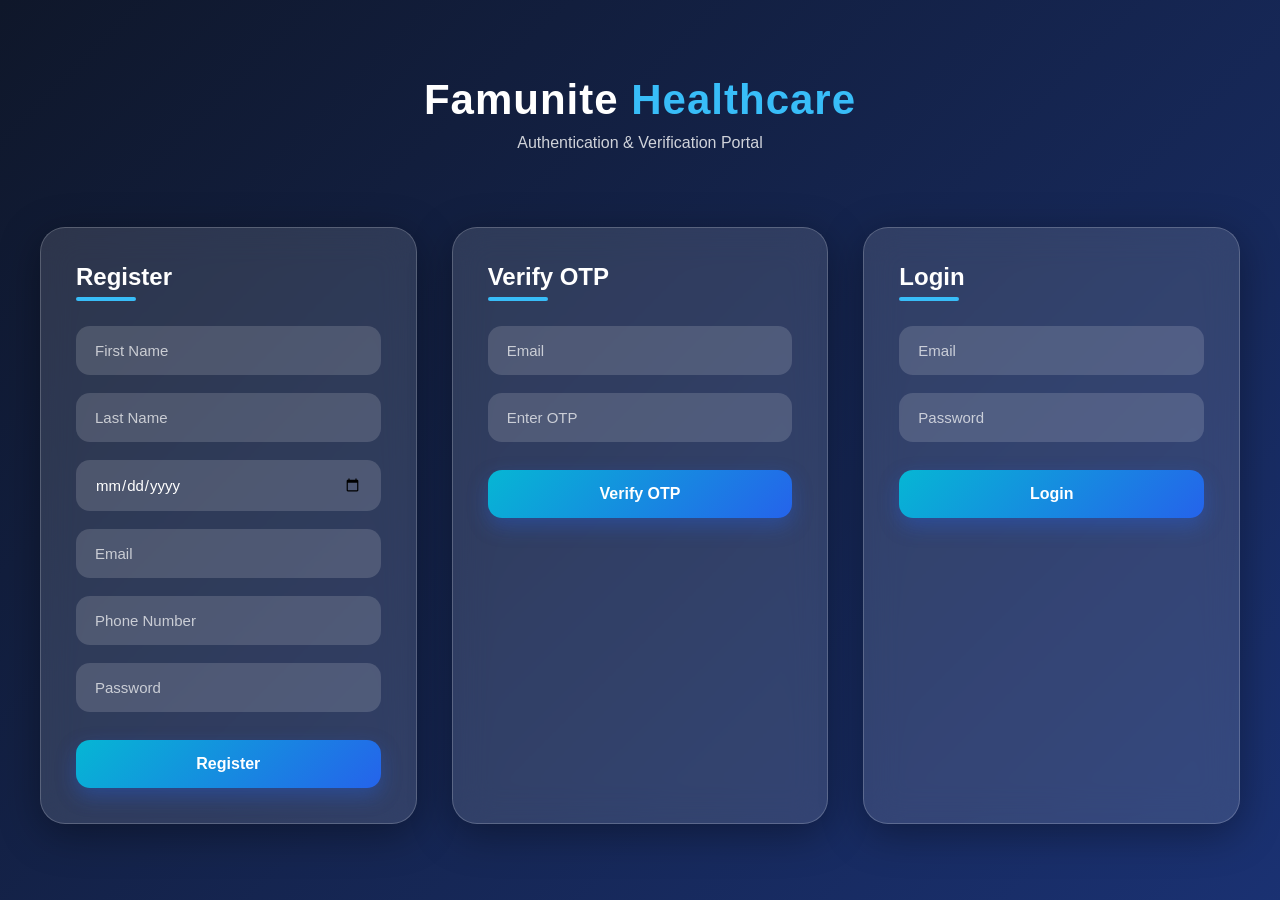
==== index.html @ effcad09 "Initial commit" ====
<!DOCTYPE html>
<html lang="en">
<head>
  <meta charset="UTF-8" />
  <meta name="viewport" content="width=device-width, initial-scale=1.0"/>
  <title>Famunite Auth</title>

  <style>

    *{
      margin:0;
      padding:0;
      box-sizing:border-box;
      font-family: Arial, Helvetica, sans-serif;
    }

    body{
      min-height:100vh;
      display:flex;
      justify-content:center;
      align-items:center;
      background: linear-gradient(
        135deg,
        #0f172a,
        #1e3a8a,
        #2563eb,
        #38bdf8
      );
      background-size:400% 400%;
      animation: gradientMove 12s ease infinite;
      padding:40px;
    }

    @keyframes gradientMove{
      0%{
        background-position:0% 50%;
      }
      50%{
        background-position:100% 50%;
      }
      100%{
        background-position:0% 50%;
      }
    }

    .container{
      width:100%;
      max-width:1200px;
      display:grid;
      grid-template-columns: repeat(auto-fit,minmax(320px,1fr));
      gap:35px;
    }

    .card{
      background: rgba(255,255,255,0.12);
      backdrop-filter: blur(18px);
      border:1px solid rgba(255,255,255,0.2);
      border-radius:25px;
      padding:35px;
      box-shadow:0 10px 40px rgba(0,0,0,0.35);
      animation: fadeIn 1s ease;
      transition:0.4s;
    }

    .card:hover{
      transform:translateY(-8px);
      box-shadow:0 20px 45px rgba(0,0,0,0.45);
    }

    @keyframes fadeIn{
      from{
        opacity:0;
        transform:translateY(30px);
      }
      to{
        opacity:1;
        transform:translateY(0);
      }
    }

    .title{
      text-align:center;
      color:white;
      margin-bottom:40px;
      grid-column:1/-1;
    }

    .title h1{
      font-size:42px;
      margin-bottom:10px;
      letter-spacing:1px;
    }

    .title span{
      color:#38bdf8;
    }

    .title p{
      color:rgba(255,255,255,0.8);
      font-size:16px;
    }

    h2{
      color:white;
      margin-bottom:25px;
      font-size:24px;
      position:relative;
      padding-bottom:10px;
    }

    h2::after{
      content:'';
      position:absolute;
      left:0;
      bottom:0;
      width:60px;
      height:4px;
      border-radius:10px;
      background:#38bdf8;
    }

    .input-group{
      display:flex;
      flex-direction:column;
      gap:18px;
    }

    input{
      width:100%;
      padding:15px 18px;
      border:none;
      outline:none;
      border-radius:14px;
      background: rgba(255,255,255,0.15);
      color:white;
      font-size:15px;
      transition:0.3s;
      border:1px solid transparent;
    }

    input::placeholder{
      color:rgba(255,255,255,0.7);
    }

    input:focus{
      border:1px solid #38bdf8;
      background: rgba(255,255,255,0.2);
      transform:scale(1.02);
      box-shadow:0 0 15px rgba(56,189,248,0.4);
    }

    button{
      width:100%;
      margin-top:10px;
      padding:15px;
      border:none;
      border-radius:14px;
      background: linear-gradient(
        135deg,
        #06b6d4,
        #2563eb
      );
      color:white;
      font-size:16px;
      font-weight:bold;
      cursor:pointer;
      transition:0.3s;
      box-shadow:0 8px 20px rgba(37,99,235,0.35);
    }

    button:hover{
      transform:translateY(-3px);
      box-shadow:0 12px 25px rgba(37,99,235,0.5);
    }

    button:active{
      transform:scale(0.98);
    }

    @media(max-width:768px){

      .container{
        grid-template-columns:1fr;
      }

      .title h1{
        font-size:32px;
      }

    }

  </style>
</head>

<body>

  <div class="container">

    <!-- ========================= -->
    <!-- TITLE -->
    <!-- ========================= -->

    <div class="title">
      <h1>Famunite <span>Healthcare</span></h1>
      <p>Authentication & Verification Portal</p>
    </div>


    <!-- ========================= -->
    <!-- REGISTER -->
    <!-- ========================= -->

    <div class="card">

      <h2>Register</h2>

      <div class="input-group">

        <input
          id="first_name"
          type="text"
          placeholder="First Name"
        >

        <input
          id="last_name"
          type="text"
          placeholder="Last Name"
        >

        <input
          id="DOB"
          type="date"
        >

        <input
          id="email"
          type="email"
          placeholder="Email"
        >

        <input
          id="phone"
          type="text"
          placeholder="Phone Number"
        >

        <input
          id="password"
          type="password"
          placeholder="Password"
        >

        <button onclick="register()">
          Register
        </button>

      </div>

    </div>


    <!-- ========================= -->
    <!-- VERIFY OTP -->
    <!-- ========================= -->

    <div class="card">

      <h2>Verify OTP</h2>

      <div class="input-group">

        <input
          id="otp_email"
          type="email"
          placeholder="Email"
        >

        <input
          id="otp"
          type="text"
          placeholder="Enter OTP"
        >

        <button onclick="verifyOtp()">
          Verify OTP
        </button>

      </div>

    </div>


    <!-- ========================= -->
    <!-- LOGIN -->
    <!-- ========================= -->

    <div class="card">

      <h2>Login</h2>

      <div class="input-group">

        <input
          id="login_email"
          type="email"
          placeholder="Email"
        >

        <input
          id="login_password"
          type="password"
          placeholder="Password"
        >

        <button onclick="login()">
          Login
        </button>

      </div>

    </div>

  </div>

  <script src="app.js"></script>

</body>
</html>
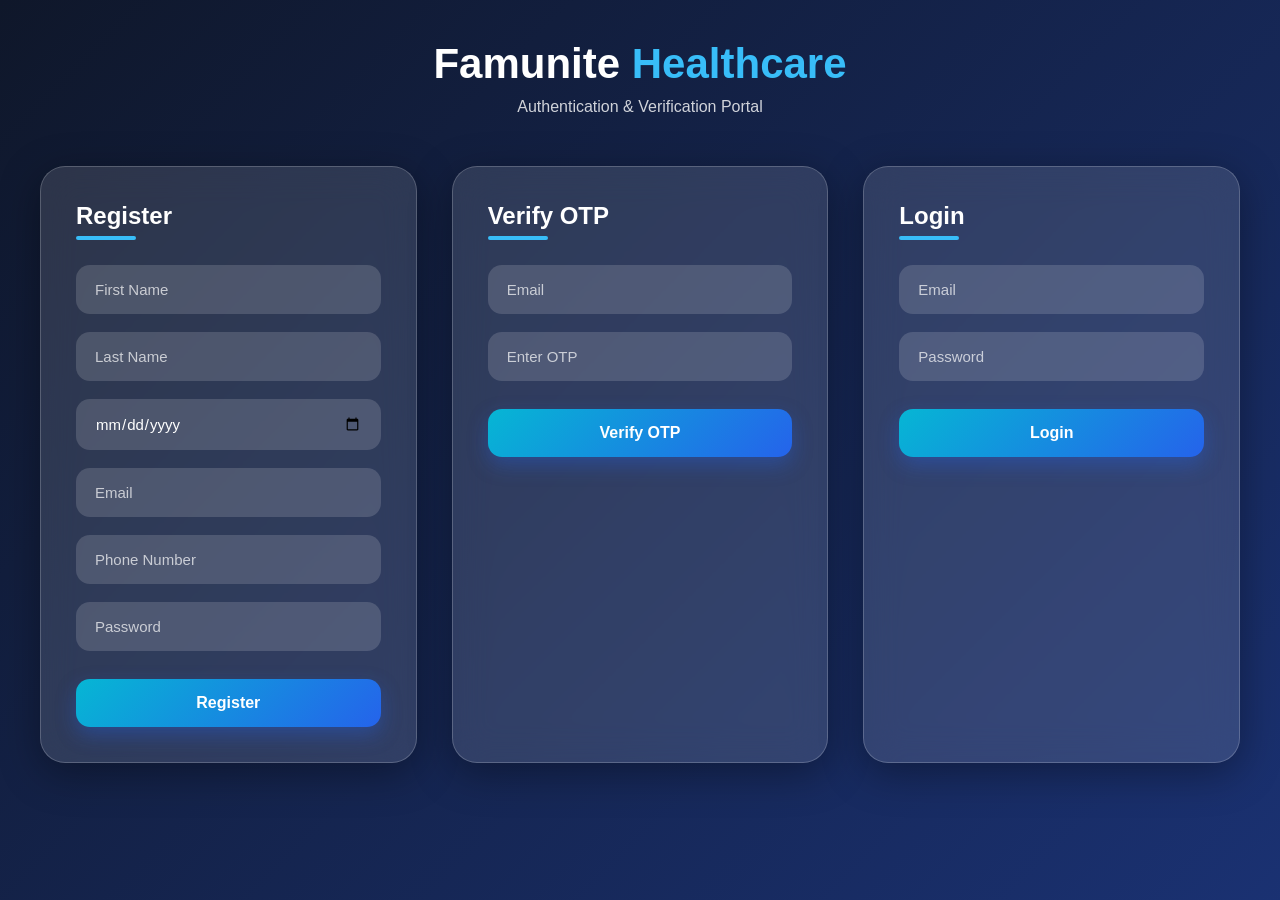
==== commit 3eda593e: "updated authentication project" ====
--- a/index.html
+++ b/index.html
@@ -16,9 +16,6 @@
 
     body{
       min-height:100vh;
-      display:flex;
-      justify-content:center;
-      align-items:center;
       background: linear-gradient(
         135deg,
         #0f172a,
@@ -32,22 +29,46 @@
     }
 
     @keyframes gradientMove{
+
       0%{
         background-position:0% 50%;
       }
+
       50%{
         background-position:100% 50%;
       }
+
       100%{
         background-position:0% 50%;
       }
+
+    }
+
+    .main-title{
+      text-align:center;
+      color:white;
+      margin-bottom:50px;
+    }
+
+    .main-title h1{
+      font-size:42px;
+      margin-bottom:10px;
+    }
+
+    .main-title span{
+      color:#38bdf8;
+    }
+
+    .main-title p{
+      color:rgba(255,255,255,0.8);
     }
 
     .container{
       width:100%;
-      max-width:1200px;
+      max-width:1300px;
+      margin:auto;
       display:grid;
-      grid-template-columns: repeat(auto-fit,minmax(320px,1fr));
+      grid-template-columns: repeat(auto-fit,minmax(340px,1fr));
       gap:35px;
     }
 
@@ -68,36 +89,17 @@
     }
 
     @keyframes fadeIn{
+
       from{
         opacity:0;
         transform:translateY(30px);
       }
+
       to{
         opacity:1;
         transform:translateY(0);
       }
-    }
-
-    .title{
-      text-align:center;
-      color:white;
-      margin-bottom:40px;
-      grid-column:1/-1;
-    }
-
-    .title h1{
-      font-size:42px;
-      margin-bottom:10px;
-      letter-spacing:1px;
-    }
-
-    .title span{
-      color:#38bdf8;
-    }
-
-    .title p{
-      color:rgba(255,255,255,0.8);
-      font-size:16px;
+
     }
 
     h2{
@@ -173,42 +175,83 @@
       box-shadow:0 12px 25px rgba(37,99,235,0.5);
     }
 
-    button:active{
-      transform:scale(0.98);
+    #user-section{
+      display:none;
+      max-width:1300px;
+      margin:auto;
+    }
+
+    .profile-box{
+      display:grid;
+      grid-template-columns: repeat(auto-fit,minmax(220px,1fr));
+      gap:20px;
+      margin-top:25px;
+    }
+
+    .profile-item{
+      background: rgba(255,255,255,0.08);
+      padding:20px;
+      border-radius:18px;
+      border:1px solid rgba(255,255,255,0.1);
+      transition:0.3s;
+    }
+
+    .profile-item:hover{
+      transform:translateY(-5px);
+      background: rgba(255,255,255,0.12);
+    }
+
+    .profile-item h3{
+      color:#38bdf8;
+      font-size:15px;
+      margin-bottom:10px;
+    }
+
+    .profile-item p{
+      color:white;
+      font-size:16px;
+      word-break:break-word;
     }
 
     @media(max-width:768px){
 
-      .container{
-        grid-template-columns:1fr;
-      }
-
-      .title h1{
-        font-size:32px;
+      body{
+        padding:20px;
+      }
+
+      .main-title h1{
+        font-size:30px;
       }
 
     }
 
   </style>
+
 </head>
 
 <body>
 
-  <div class="container">
-
-    <!-- ========================= -->
-    <!-- TITLE -->
-    <!-- ========================= -->
-
-    <div class="title">
-      <h1>Famunite <span>Healthcare</span></h1>
-      <p>Authentication & Verification Portal</p>
-    </div>
-
-
-    <!-- ========================= -->
+  <!-- TITLE -->
+
+  <div class="main-title">
+
+    <h1>
+      Famunite <span>Healthcare</span>
+    </h1>
+
+    <p>
+      Authentication & Verification Portal
+    </p>
+
+  </div>
+
+
+
+  <!-- AUTH SECTION -->
+
+  <div class="container" id="auth-container">
+
     <!-- REGISTER -->
-    <!-- ========================= -->
 
     <div class="card">
 
@@ -260,9 +303,8 @@
     </div>
 
 
-    <!-- ========================= -->
+
     <!-- VERIFY OTP -->
-    <!-- ========================= -->
 
     <div class="card">
 
@@ -291,9 +333,8 @@
     </div>
 
 
-    <!-- ========================= -->
+
     <!-- LOGIN -->
-    <!-- ========================= -->
 
     <div class="card">
 
@@ -323,6 +364,64 @@
 
   </div>
 
+
+
+  <!-- USER DETAILS -->
+
+  <div
+    class="card"
+    id="user-section"
+  >
+
+    <h2>User Details</h2>
+
+    <div class="profile-box">
+
+      <div class="profile-item">
+        <h3>First Name</h3>
+        <p id="user_first_name">-</p>
+      </div>
+
+      <div class="profile-item">
+        <h3>Last Name</h3>
+        <p id="user_last_name">-</p>
+      </div>
+
+      <div class="profile-item">
+        <h3>Email</h3>
+        <p id="user_email">-</p>
+      </div>
+
+      <div class="profile-item">
+        <h3>Phone Number</h3>
+        <p id="user_phone">-</p>
+      </div>
+
+      <div class="profile-item">
+        <h3>Date of Birth</h3>
+        <p id="user_dob">-</p>
+      </div>
+
+      <div class="profile-item">
+        <h3>Gender</h3>
+        <p id="user_gender">-</p>
+      </div>
+
+      <div class="profile-item">
+        <h3>Role</h3>
+        <p id="user_role">-</p>
+      </div>
+
+    </div>
+
+    <br><br>
+
+    <button onclick="logout()">
+      Logout
+    </button>
+
+  </div>
+
   <script src="app.js"></script>
 
 </body>
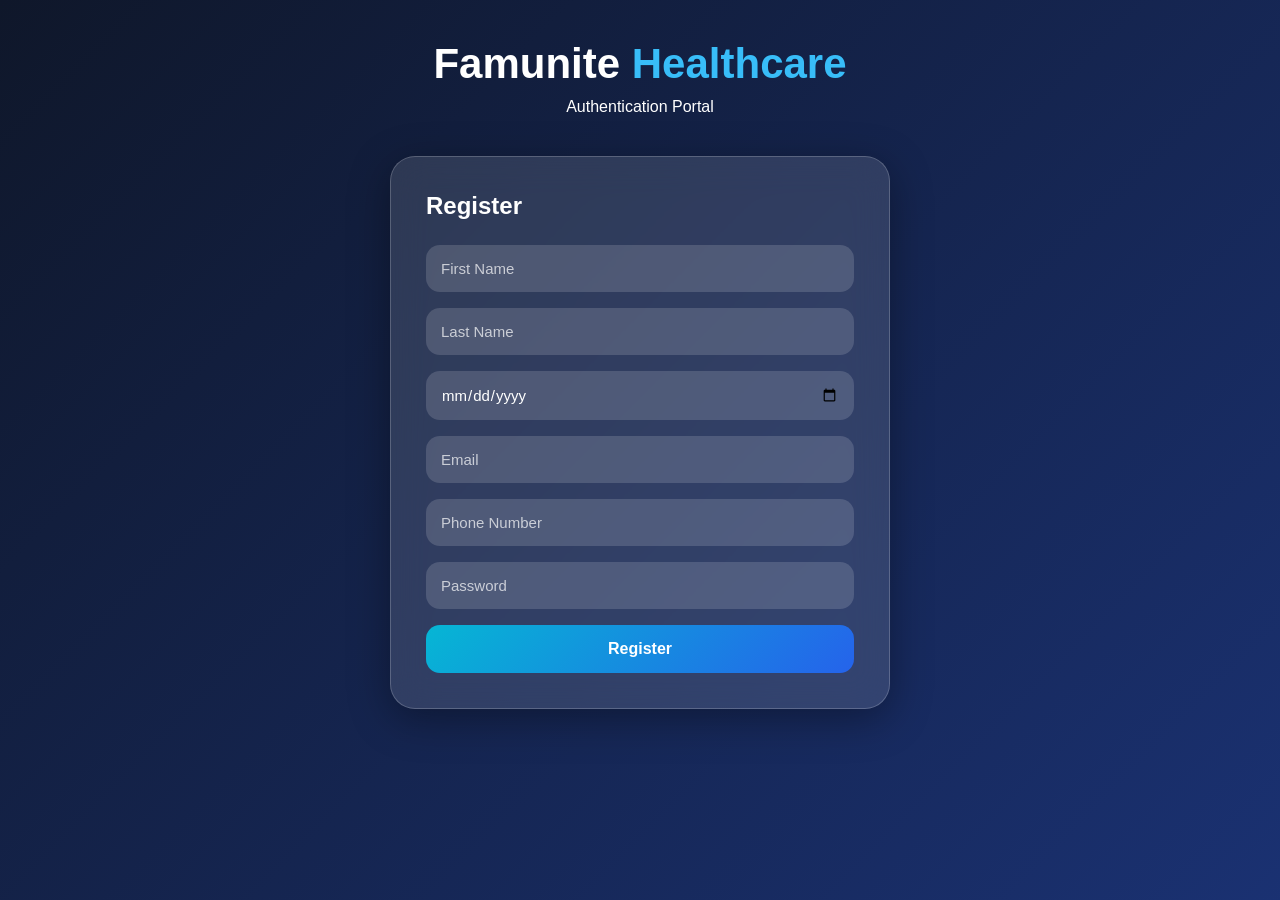
==== commit c99fc06e: "updates in code" ====
--- a/index.html
+++ b/index.html
@@ -1,9 +1,16 @@
 <!DOCTYPE html>
 <html lang="en">
+
 <head>
+
   <meta charset="UTF-8" />
-  <meta name="viewport" content="width=device-width, initial-scale=1.0"/>
-  <title>Famunite Auth</title>
+
+  <meta
+    name="viewport"
+    content="width=device-width, initial-scale=1.0"
+  />
+
+  <title>Famunite Healthcare</title>
 
   <style>
 
@@ -11,12 +18,12 @@
       margin:0;
       padding:0;
       box-sizing:border-box;
-      font-family: Arial, Helvetica, sans-serif;
+      font-family:Arial, Helvetica, sans-serif;
     }
 
     body{
       min-height:100vh;
-      background: linear-gradient(
+      background:linear-gradient(
         135deg,
         #0f172a,
         #1e3a8a,
@@ -24,7 +31,7 @@
         #38bdf8
       );
       background-size:400% 400%;
-      animation: gradientMove 12s ease infinite;
+      animation:gradientMove 10s ease infinite;
       padding:40px;
     }
 
@@ -47,7 +54,7 @@
     .main-title{
       text-align:center;
       color:white;
-      margin-bottom:50px;
+      margin-bottom:40px;
     }
 
     .main-title h1{
@@ -59,40 +66,27 @@
       color:#38bdf8;
     }
 
-    .main-title p{
-      color:rgba(255,255,255,0.8);
-    }
-
     .container{
       width:100%;
-      max-width:1300px;
+      max-width:500px;
       margin:auto;
-      display:grid;
-      grid-template-columns: repeat(auto-fit,minmax(340px,1fr));
-      gap:35px;
     }
 
     .card{
-      background: rgba(255,255,255,0.12);
-      backdrop-filter: blur(18px);
-      border:1px solid rgba(255,255,255,0.2);
+      background:rgba(255,255,255,0.12);
+      backdrop-filter:blur(18px);
       border-radius:25px;
       padding:35px;
+      border:1px solid rgba(255,255,255,0.2);
       box-shadow:0 10px 40px rgba(0,0,0,0.35);
-      animation: fadeIn 1s ease;
-      transition:0.4s;
-    }
-
-    .card:hover{
-      transform:translateY(-8px);
-      box-shadow:0 20px 45px rgba(0,0,0,0.45);
+      animation:fadeIn 0.7s ease;
     }
 
     @keyframes fadeIn{
 
       from{
         opacity:0;
-        transform:translateY(30px);
+        transform:translateY(20px);
       }
 
       to{
@@ -105,59 +99,33 @@
     h2{
       color:white;
       margin-bottom:25px;
-      font-size:24px;
-      position:relative;
-      padding-bottom:10px;
-    }
-
-    h2::after{
-      content:'';
-      position:absolute;
-      left:0;
-      bottom:0;
-      width:60px;
-      height:4px;
-      border-radius:10px;
-      background:#38bdf8;
     }
 
     .input-group{
       display:flex;
       flex-direction:column;
-      gap:18px;
+      gap:16px;
     }
 
     input{
-      width:100%;
-      padding:15px 18px;
+      padding:15px;
       border:none;
       outline:none;
       border-radius:14px;
-      background: rgba(255,255,255,0.15);
+      background:rgba(255,255,255,0.15);
       color:white;
       font-size:15px;
-      transition:0.3s;
-      border:1px solid transparent;
     }
 
     input::placeholder{
       color:rgba(255,255,255,0.7);
     }
 
-    input:focus{
-      border:1px solid #38bdf8;
-      background: rgba(255,255,255,0.2);
-      transform:scale(1.02);
-      box-shadow:0 0 15px rgba(56,189,248,0.4);
-    }
-
     button{
-      width:100%;
-      margin-top:10px;
       padding:15px;
       border:none;
       border-radius:14px;
-      background: linear-gradient(
+      background:linear-gradient(
         135deg,
         #06b6d4,
         #2563eb
@@ -167,62 +135,50 @@
       font-weight:bold;
       cursor:pointer;
       transition:0.3s;
-      box-shadow:0 8px 20px rgba(37,99,235,0.35);
     }
 
     button:hover{
       transform:translateY(-3px);
-      box-shadow:0 12px 25px rgba(37,99,235,0.5);
-    }
-
+    }
+
+    .link-btn{
+      background:none;
+      border:none;
+      color:#38bdf8;
+      margin-top:10px;
+      cursor:pointer;
+    }
+
+    #otp-section,
+    #login-section,
+    #forgot-section,
+    #reset-section,
     #user-section{
       display:none;
-      max-width:1300px;
-      margin:auto;
     }
 
     .profile-box{
       display:grid;
-      grid-template-columns: repeat(auto-fit,minmax(220px,1fr));
-      gap:20px;
-      margin-top:25px;
+      grid-template-columns:1fr 1fr;
+      gap:15px;
+      margin-top:20px;
     }
 
     .profile-item{
-      background: rgba(255,255,255,0.08);
-      padding:20px;
-      border-radius:18px;
-      border:1px solid rgba(255,255,255,0.1);
-      transition:0.3s;
-    }
-
-    .profile-item:hover{
-      transform:translateY(-5px);
-      background: rgba(255,255,255,0.12);
+      background:rgba(255,255,255,0.08);
+      padding:15px;
+      border-radius:15px;
     }
 
     .profile-item h3{
       color:#38bdf8;
-      font-size:15px;
-      margin-bottom:10px;
+      margin-bottom:8px;
+      font-size:14px;
     }
 
     .profile-item p{
       color:white;
-      font-size:16px;
-      word-break:break-word;
-    }
-
-    @media(max-width:768px){
-
-      body{
-        padding:20px;
-      }
-
-      .main-title h1{
-        font-size:30px;
-      }
-
+      font-size:15px;
     }
 
   </style>
@@ -230,8 +186,6 @@
 </head>
 
 <body>
-
-  <!-- TITLE -->
 
   <div class="main-title">
 
@@ -239,21 +193,20 @@
       Famunite <span>Healthcare</span>
     </h1>
 
-    <p>
-      Authentication & Verification Portal
+    <p style="color:white;">
+      Authentication Portal
     </p>
 
   </div>
 
-
-
-  <!-- AUTH SECTION -->
-
-  <div class="container" id="auth-container">
+  <div class="container">
 
     <!-- REGISTER -->
 
-    <div class="card">
+    <div
+      class="card"
+      id="register-section"
+    >
 
       <h2>Register</h2>
 
@@ -304,9 +257,12 @@
 
 
 
-    <!-- VERIFY OTP -->
-
-    <div class="card">
+    <!-- OTP -->
+
+    <div
+      class="card"
+      id="otp-section"
+    >
 
       <h2>Verify OTP</h2>
 
@@ -328,6 +284,10 @@
           Verify OTP
         </button>
 
+        <button onclick="resendOtp()">
+          Resend OTP
+        </button>
+
       </div>
 
     </div>
@@ -336,7 +296,10 @@
 
     <!-- LOGIN -->
 
-    <div class="card">
+    <div
+      class="card"
+      id="login-section"
+    >
 
       <h2>Login</h2>
 
@@ -358,71 +321,146 @@
           Login
         </button>
 
-      </div>
+        <button
+          class="link-btn"
+          onclick="showForgotPassword()"
+        >
+          Forgot Password?
+        </button>
+
+      </div>
+
+    </div>
+
+
+
+    <!-- FORGOT PASSWORD -->
+
+    <div
+      class="card"
+      id="forgot-section"
+    >
+
+      <h2>Forgot Password</h2>
+
+      <div class="input-group">
+
+        <input
+          id="forgot_email"
+          type="email"
+          placeholder="Enter Email"
+        >
+
+        <button onclick="forgotPassword()">
+          Send OTP
+        </button>
+
+      </div>
+
+    </div>
+
+
+
+    <!-- RESET PASSWORD -->
+
+    <div
+      class="card"
+      id="reset-section"
+    >
+
+      <h2>Reset Password</h2>
+
+      <div class="input-group">
+
+        <input
+          id="reset_email"
+          type="email"
+          placeholder="Email"
+        >
+
+        <input
+          id="reset_otp"
+          type="text"
+          placeholder="OTP"
+        >
+
+        <input
+          id="new_password"
+          type="password"
+          placeholder="New Password"
+        >
+
+        <input
+          id="confirm_new_password"
+          type="password"
+          placeholder="Confirm Password"
+        >
+
+        <button onclick="resetPassword()">
+          Reset Password
+        </button>
+
+      </div>
+
+    </div>
+
+
+
+    <!-- USER DETAILS -->
+
+    <div
+      class="card"
+      id="user-section"
+    >
+
+      <h2>User Details</h2>
+
+      <div class="profile-box">
+
+        <div class="profile-item">
+          <h3>First Name</h3>
+          <p id="user_first_name">-</p>
+        </div>
+
+        <div class="profile-item">
+          <h3>Last Name</h3>
+          <p id="user_last_name">-</p>
+        </div>
+
+        <div class="profile-item">
+          <h3>Email</h3>
+          <p id="user_email">-</p>
+        </div>
+
+        <div class="profile-item">
+          <h3>Phone</h3>
+          <p id="user_phone">-</p>
+        </div>
+
+        <div class="profile-item">
+          <h3>DOB</h3>
+          <p id="user_dob">-</p>
+        </div>
+
+        <div class="profile-item">
+          <h3>Role</h3>
+          <p id="user_role">-</p>
+        </div>
+
+      </div>
+
+      <br>
+
+      <button onclick="logout()">
+        Logout
+      </button>
 
     </div>
 
   </div>
 
-
-
-  <!-- USER DETAILS -->
-
-  <div
-    class="card"
-    id="user-section"
-  >
-
-    <h2>User Details</h2>
-
-    <div class="profile-box">
-
-      <div class="profile-item">
-        <h3>First Name</h3>
-        <p id="user_first_name">-</p>
-      </div>
-
-      <div class="profile-item">
-        <h3>Last Name</h3>
-        <p id="user_last_name">-</p>
-      </div>
-
-      <div class="profile-item">
-        <h3>Email</h3>
-        <p id="user_email">-</p>
-      </div>
-
-      <div class="profile-item">
-        <h3>Phone Number</h3>
-        <p id="user_phone">-</p>
-      </div>
-
-      <div class="profile-item">
-        <h3>Date of Birth</h3>
-        <p id="user_dob">-</p>
-      </div>
-
-      <div class="profile-item">
-        <h3>Gender</h3>
-        <p id="user_gender">-</p>
-      </div>
-
-      <div class="profile-item">
-        <h3>Role</h3>
-        <p id="user_role">-</p>
-      </div>
-
-    </div>
-
-    <br><br>
-
-    <button onclick="logout()">
-      Logout
-    </button>
-
-  </div>
-
   <script src="app.js"></script>
 
 </body>
+
 </html>
